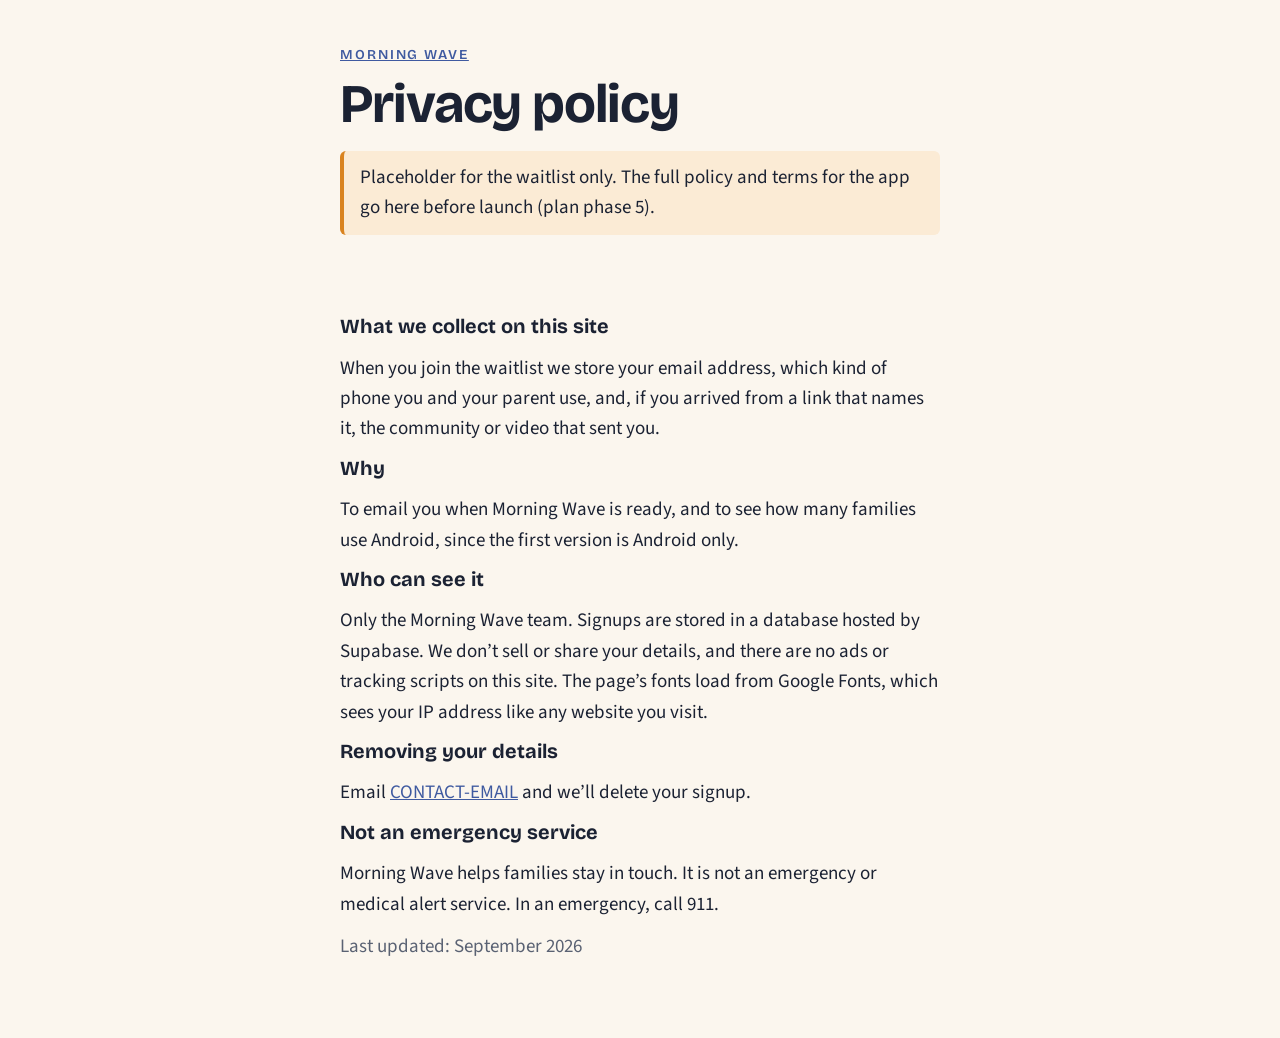
==== web/waitlist/privacy.html @ acbd317a "Add waitlist site and insert-only waitlist table One-page static site in web/waitlist that saves sig" ====
<!doctype html>
<html lang="en">
<head>
  <meta charset="utf-8">
  <meta name="viewport" content="width=device-width, initial-scale=1">
  <title>Privacy policy · Morning Wave</title>
  <meta name="robots" content="noindex">
  <link rel="icon" href="data:image/svg+xml,%3Csvg xmlns='http://www.w3.org/2000/svg' viewBox='0 0 32 32'%3E%3Cpath d='M4 24a12 12 0 0 1 24 0z' fill='%23D9831F'/%3E%3C/svg%3E">
  <link rel="preconnect" href="https://fonts.googleapis.com">
  <link rel="preconnect" href="https://fonts.gstatic.com" crossorigin>
  <link rel="stylesheet" href="https://fonts.googleapis.com/css2?family=Bricolage+Grotesque:opsz,wght@12..96,600;12..96,700&family=Source+Sans+3:wght@400;600&display=swap">
  <link rel="stylesheet" href="styles.css">
</head>
<body>
  <main class="wrap policy">
    <header>
      <p class="brand"><a href="./">Morning Wave</a></p>
      <h1>Privacy policy</h1>
      <p class="todo">Placeholder for the waitlist only. The full policy and terms for the app go here before launch (plan phase 5).</p>
    </header>

    <section>
      <h2>What we collect on this site</h2>
      <p>When you join the waitlist we store your email address, which kind of phone you and your parent use, and, if you arrived from a link that names it, the community or video that sent you.</p>

      <h2>Why</h2>
      <p>To email you when Morning Wave is ready, and to see how many families use Android, since the first version is Android only.</p>

      <h2>Who can see it</h2>
      <p>Only the Morning Wave team. Signups are stored in a database hosted by Supabase. We don’t sell or share your details, and there are no ads or tracking scripts on this site. The page’s fonts load from Google Fonts, which sees your IP address like any website you visit.</p>

      <h2>Removing your details</h2>
      <p>Email <a href="mailto:CONTACT-EMAIL">CONTACT-EMAIL</a> and we’ll delete your signup.</p>

      <h2>Not an emergency service</h2>
      <p>Morning Wave helps families stay in touch. It is not an emergency or medical alert service. In an emergency, call 911.</p>

      <p class="muted">Last updated: September 2026</p>
    </section>
  </main>
</body>
</html>
---- web/waitlist/styles.css ----
:root {
  --bg: #fbf6ee;
  --surface: #ffffff;
  --ink: #1b2233;
  --muted: #5a6273;
  --line: #e6dccb;
  --sun: #d9831f;
  --sun-ink: #8a4b0a;
  --sun-soft: #fbebd5;
  --dusk: #3f5aa0;
  --bad: #b23a3a;
  --display: "Bricolage Grotesque", ui-sans-serif, system-ui, sans-serif;
  --body: "Source Sans 3", ui-sans-serif, system-ui, sans-serif;
  color-scheme: light;
}

@media (prefers-color-scheme: dark) {
  :root {
    --bg: #12161f;
    --surface: #1a202c;
    --ink: #e7eaf1;
    --muted: #a3acbd;
    --line: #2c3445;
    --sun: #f0a445;
    --sun-ink: #f0a445;
    --sun-soft: #3a2a15;
    --dusk: #8da4e6;
    --bad: #eb7b7b;
    color-scheme: dark;
  }
}

* { box-sizing: border-box; }

body {
  margin: 0;
  background: var(--bg);
  color: var(--ink);
  font: 19px/1.6 var(--body);
}

.wrap {
  max-width: 640px;
  margin: 0 auto;
  padding: 48px 20px 64px;
  display: flex;
  flex-direction: column;
  gap: 56px;
}

h1, h2 {
  font-family: var(--display);
  line-height: 1.12;
  margin: 0 0 16px;
  text-wrap: balance;
}
h1 { font-size: clamp(2.3rem, 8vw, 3.4rem); letter-spacing: -0.02em; }
h2 { font-size: 1.6rem; }
p { margin: 0 0 12px; }
a { color: var(--dusk); }

.hero { display: flex; flex-direction: column; align-items: flex-start; }
.sun {
  width: 88px;
  height: 44px;
  border-radius: 88px 88px 0 0;
  background: var(--sun);
  margin-bottom: 20px;
}
.brand {
  font: 600 0.85rem/1 var(--display);
  letter-spacing: 0.14em;
  text-transform: uppercase;
  color: var(--sun-ink);
}
.lede { font-size: 1.2rem; color: var(--muted); margin-bottom: 24px; }

.steps { margin: 0; padding-left: 1.3em; display: flex; flex-direction: column; gap: 12px; }

.price {
  background: var(--sun-soft);
  border-radius: 14px;
  padding: 24px;
}
.amount { font-size: 1.2rem; }
.amount b { font: 700 2.4rem/1 var(--display); }

form { display: flex; flex-direction: column; gap: 20px; margin-top: 8px; }
label { font-weight: 600; }
input[type="email"] {
  width: 100%;
  font: inherit;
  padding: 12px 14px;
  margin-top: -12px;
  border: 1px solid var(--line);
  border-radius: 10px;
  background: var(--surface);
  color: var(--ink);
}
fieldset { border: 0; margin: 0; padding: 0; display: flex; flex-direction: column; gap: 6px; }
legend { font-weight: 600; margin-bottom: 6px; padding: 0; }
.choice { font-weight: 400; display: flex; align-items: center; gap: 10px; min-height: 44px; }
.choice input { width: 22px; height: 22px; accent-color: var(--sun); margin: 0; }

.button {
  display: inline-block;
  font: 600 1.1rem/1 var(--body);
  color: #1b2233;
  background: var(--sun);
  border: 0;
  border-radius: 999px;
  padding: 16px 28px;
  text-decoration: none;
  cursor: pointer;
}
form .button { align-self: flex-start; }
.button:disabled { opacity: 0.6; cursor: progress; }
:focus-visible { outline: 3px solid var(--dusk); outline-offset: 3px; }

.status { min-height: 1.6em; margin: 0; }
.status.error { color: var(--bad); }

/* Honeypot: off-screen rather than display:none so simple bots still fill it. */
.hp { position: absolute; left: -9999px; width: 1px; height: 1px; overflow: hidden; }

footer { border-top: 1px solid var(--line); padding-top: 20px; color: var(--muted); font-size: 0.95rem; }

.policy h2 { font-size: 1.25rem; margin-top: 12px; }
.muted { color: var(--muted); }
.todo {
  background: var(--sun-soft);
  border-left: 4px solid var(--sun);
  padding: 12px 16px;
  border-radius: 6px;
}
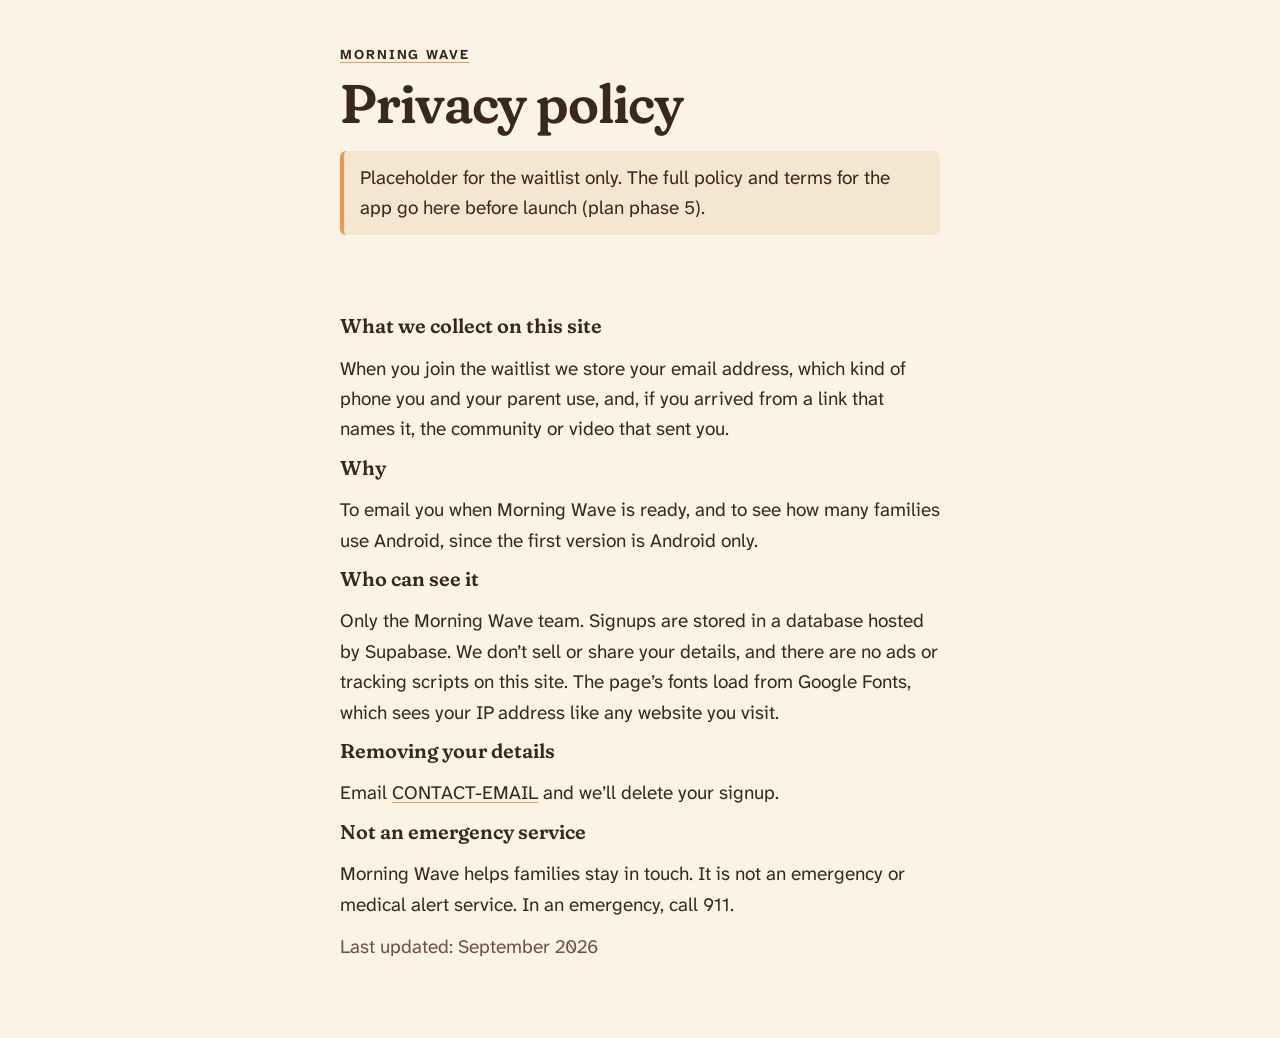
==== commit 29ee916c: "Match waitlist email check to the database and the app's theme The form now uses the same email patt" ====
--- a/web/waitlist/privacy.html
+++ b/web/waitlist/privacy.html
@@ -5,10 +5,10 @@
   <meta name="viewport" content="width=device-width, initial-scale=1">
   <title>Privacy policy · Morning Wave</title>
   <meta name="robots" content="noindex">
-  <link rel="icon" href="data:image/svg+xml,%3Csvg xmlns='http://www.w3.org/2000/svg' viewBox='0 0 32 32'%3E%3Cpath d='M4 24a12 12 0 0 1 24 0z' fill='%23D9831F'/%3E%3C/svg%3E">
+  <link rel="icon" href="data:image/svg+xml,%3Csvg xmlns='http://www.w3.org/2000/svg' viewBox='0 0 32 32'%3E%3Cpath d='M4 24a12 12 0 0 1 24 0z' fill='%23F6B94B'/%3E%3C/svg%3E">
   <link rel="preconnect" href="https://fonts.googleapis.com">
   <link rel="preconnect" href="https://fonts.gstatic.com" crossorigin>
-  <link rel="stylesheet" href="https://fonts.googleapis.com/css2?family=Bricolage+Grotesque:opsz,wght@12..96,600;12..96,700&family=Source+Sans+3:wght@400;600&display=swap">
+  <link rel="stylesheet" href="https://fonts.googleapis.com/css2?family=Atkinson+Hyperlegible+Next:wght@400;700&family=Fraunces:opsz,wght,SOFT,WONK@9..144,600,100,0&display=swap">
   <link rel="stylesheet" href="styles.css">
 </head>
 <body>
--- a/web/waitlist/styles.css
+++ b/web/waitlist/styles.css
@@ -1,40 +1,27 @@
 :root {
-  --bg: #fbf6ee;
-  --surface: #ffffff;
-  --ink: #1b2233;
-  --muted: #5a6273;
-  --line: #e6dccb;
-  --sun: #d9831f;
-  --sun-ink: #8a4b0a;
-  --sun-soft: #fbebd5;
-  --dusk: #3f5aa0;
-  --bad: #b23a3a;
-  --display: "Bricolage Grotesque", ui-sans-serif, system-ui, sans-serif;
-  --body: "Source Sans 3", ui-sans-serif, system-ui, sans-serif;
+  /* Palette from lib/theme/palette.dart (DESIGN.md). Light only, like the app. */
+  --paper: #fbf3e6;
+  --paper-deep: #f5e6d0;
+  --card: #fffaf2;
+  --ink: #3a281d;
+  --ink-soft: #6b5244;
+  --sun-core: #ffd77a;
+  --sun: #f6b94b;
+  --sun-edge: #ee9a4d;
+  --glow: #fbd3a6;
+  --sage-deep: #4f6e55;
+  --shadow: rgba(138, 90, 43, 0.14);
+  --bad: #9e3a22;
+  --voice: "Fraunces", Georgia, serif;
+  --body: "Atkinson Hyperlegible Next", ui-sans-serif, system-ui, sans-serif;
   color-scheme: light;
-}
-
-@media (prefers-color-scheme: dark) {
-  :root {
-    --bg: #12161f;
-    --surface: #1a202c;
-    --ink: #e7eaf1;
-    --muted: #a3acbd;
-    --line: #2c3445;
-    --sun: #f0a445;
-    --sun-ink: #f0a445;
-    --sun-soft: #3a2a15;
-    --dusk: #8da4e6;
-    --bad: #eb7b7b;
-    color-scheme: dark;
-  }
 }
 
 * { box-sizing: border-box; }
 
 body {
   margin: 0;
-  background: var(--bg);
+  background: var(--paper);
   color: var(--ink);
   font: 19px/1.6 var(--body);
 }
@@ -49,7 +36,9 @@
 }
 
 h1, h2 {
-  font-family: var(--display);
+  font-family: var(--voice);
+  font-variation-settings: "SOFT" 100, "WONK" 0;
+  font-weight: 600;
   line-height: 1.12;
   margin: 0 0 16px;
   text-wrap: balance;
@@ -57,33 +46,35 @@
 h1 { font-size: clamp(2.3rem, 8vw, 3.4rem); letter-spacing: -0.02em; }
 h2 { font-size: 1.6rem; }
 p { margin: 0 0 12px; }
-a { color: var(--dusk); }
+a { color: var(--ink); text-decoration-color: var(--sun-edge); text-underline-offset: 3px; }
 
 .hero { display: flex; flex-direction: column; align-items: flex-start; }
 .sun {
   width: 88px;
   height: 44px;
   border-radius: 88px 88px 0 0;
-  background: var(--sun);
+  background: radial-gradient(circle at 50% 100%, var(--sun-core), var(--sun) 55%, var(--sun-edge));
+  box-shadow: 0 0 48px var(--glow);
   margin-bottom: 20px;
 }
 .brand {
-  font: 600 0.85rem/1 var(--display);
+  font: 700 0.85rem/1 var(--body);
   letter-spacing: 0.14em;
   text-transform: uppercase;
-  color: var(--sun-ink);
+  color: var(--ink-soft);
 }
-.lede { font-size: 1.2rem; color: var(--muted); margin-bottom: 24px; }
+.lede { font-size: 1.2rem; color: var(--ink-soft); margin-bottom: 24px; }
 
 .steps { margin: 0; padding-left: 1.3em; display: flex; flex-direction: column; gap: 12px; }
 
 .price {
-  background: var(--sun-soft);
-  border-radius: 14px;
+  background: var(--card);
+  border-radius: 22px;
+  box-shadow: 0 8px 24px var(--shadow);
   padding: 24px;
 }
 .amount { font-size: 1.2rem; }
-.amount b { font: 700 2.4rem/1 var(--display); }
+.amount b { font: 600 2.4rem/1 var(--voice); font-variation-settings: "SOFT" 100, "WONK" 0; }
 
 form { display: flex; flex-direction: column; gap: 20px; margin-top: 8px; }
 label { font-weight: 600; }
@@ -92,30 +83,31 @@
   font: inherit;
   padding: 12px 14px;
   margin-top: -12px;
-  border: 1px solid var(--line);
-  border-radius: 10px;
-  background: var(--surface);
+  border: 1px solid var(--paper-deep);
+  border-radius: 16px;
+  background: var(--card);
   color: var(--ink);
 }
 fieldset { border: 0; margin: 0; padding: 0; display: flex; flex-direction: column; gap: 6px; }
 legend { font-weight: 600; margin-bottom: 6px; padding: 0; }
 .choice { font-weight: 400; display: flex; align-items: center; gap: 10px; min-height: 44px; }
-.choice input { width: 22px; height: 22px; accent-color: var(--sun); margin: 0; }
+.choice input { width: 22px; height: 22px; accent-color: var(--ink); margin: 0; }
 
 .button {
   display: inline-block;
   font: 600 1.1rem/1 var(--body);
-  color: #1b2233;
-  background: var(--sun);
+  color: var(--paper);
+  background: var(--ink);
   border: 0;
   border-radius: 999px;
-  padding: 16px 28px;
+  min-height: 60px;
+  padding: 20px 32px;
   text-decoration: none;
   cursor: pointer;
 }
 form .button { align-self: flex-start; }
 .button:disabled { opacity: 0.6; cursor: progress; }
-:focus-visible { outline: 3px solid var(--dusk); outline-offset: 3px; }
+:focus-visible { outline: 3px solid var(--sun-edge); outline-offset: 3px; }
 
 .status { min-height: 1.6em; margin: 0; }
 .status.error { color: var(--bad); }
@@ -123,13 +115,13 @@
 /* Honeypot: off-screen rather than display:none so simple bots still fill it. */
 .hp { position: absolute; left: -9999px; width: 1px; height: 1px; overflow: hidden; }
 
-footer { border-top: 1px solid var(--line); padding-top: 20px; color: var(--muted); font-size: 0.95rem; }
+footer { border-top: 1px solid var(--paper-deep); padding-top: 20px; color: var(--ink-soft); font-size: 0.95rem; }
 
 .policy h2 { font-size: 1.25rem; margin-top: 12px; }
-.muted { color: var(--muted); }
+.muted { color: var(--ink-soft); }
 .todo {
-  background: var(--sun-soft);
-  border-left: 4px solid var(--sun);
+  background: var(--paper-deep);
+  border-left: 4px solid var(--sun-edge);
   padding: 12px 16px;
   border-radius: 6px;
 }
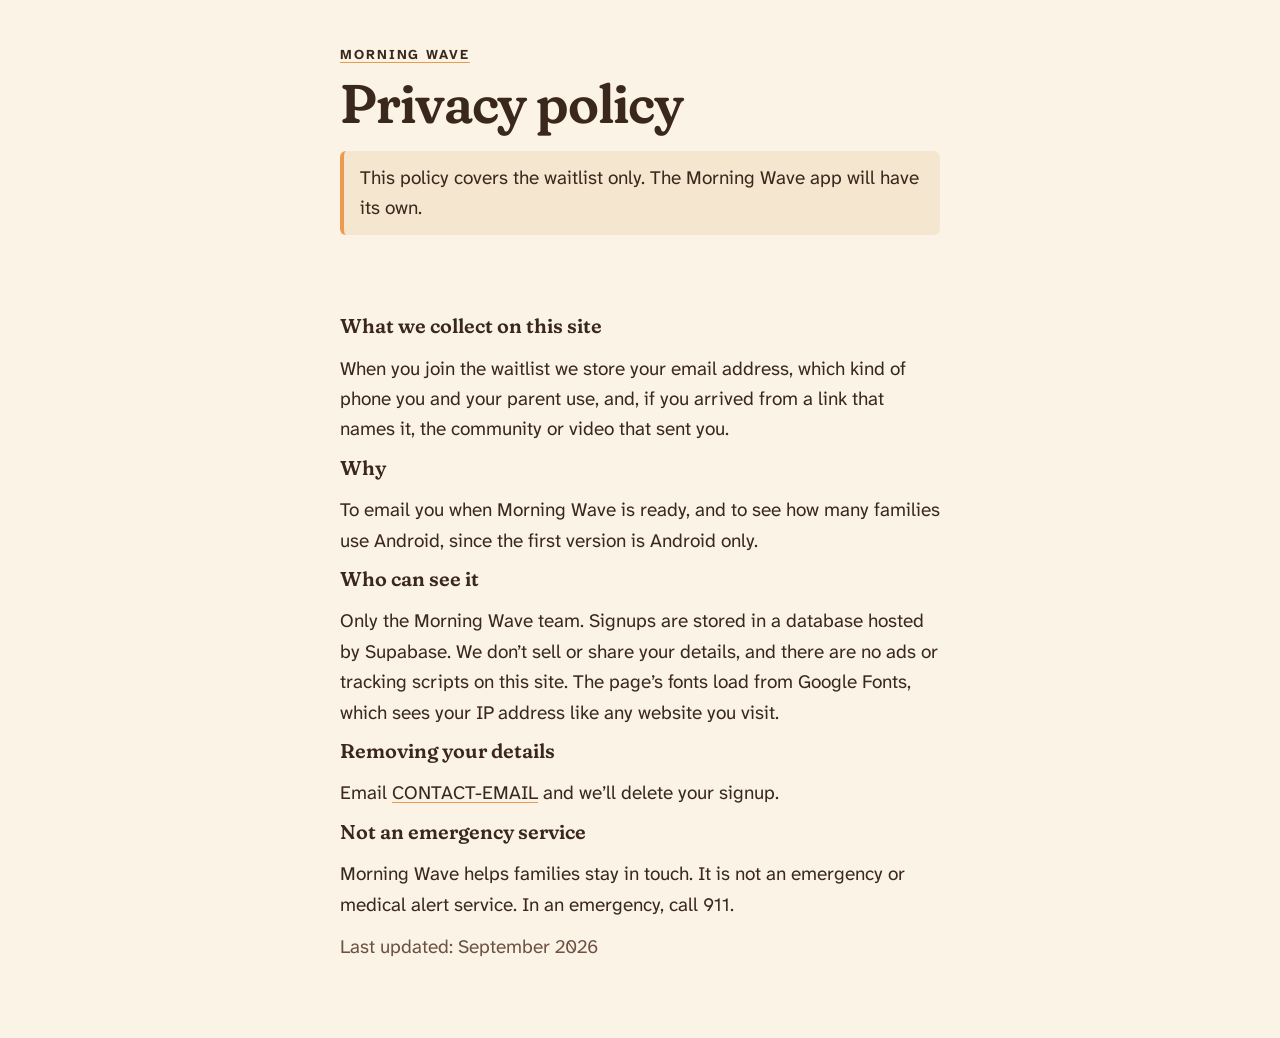
==== commit fb9dac37: "Reword privacy note for visitors and keep emoji whole in ?ref= Co-Authored-By: Claude Opus 5.5 (1M c" ====
--- a/web/waitlist/privacy.html
+++ b/web/waitlist/privacy.html
@@ -16,7 +16,7 @@
     <header>
       <p class="brand"><a href="./">Morning Wave</a></p>
       <h1>Privacy policy</h1>
-      <p class="todo">Placeholder for the waitlist only. The full policy and terms for the app go here before launch (plan phase 5).</p>
+      <p class="todo">This policy covers the waitlist only. The Morning Wave app will have its own.</p>
     </header>
 
     <section>
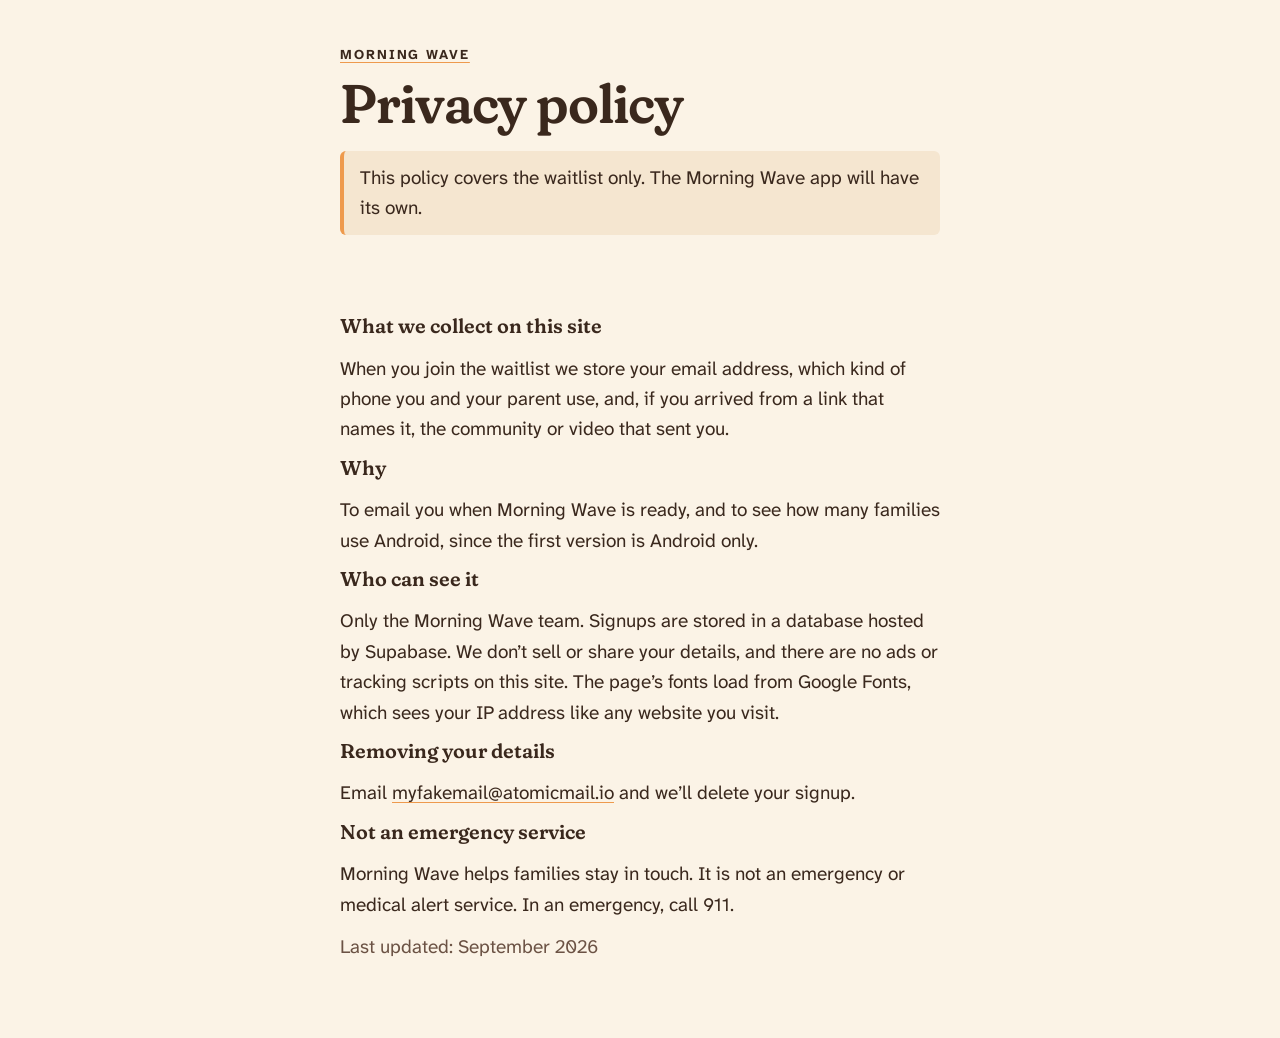
==== commit ddc9208f: "Add the contact email to the waitlist privacy page Co-Authored-By: Claude Opus 5.5 (1M context) <nor" ====
--- a/web/waitlist/privacy.html
+++ b/web/waitlist/privacy.html
@@ -30,7 +30,7 @@
       <p>Only the Morning Wave team. Signups are stored in a database hosted by Supabase. We don’t sell or share your details, and there are no ads or tracking scripts on this site. The page’s fonts load from Google Fonts, which sees your IP address like any website you visit.</p>
 
       <h2>Removing your details</h2>
-      <p>Email <a href="mailto:CONTACT-EMAIL">CONTACT-EMAIL</a> and we’ll delete your signup.</p>
+      <p>Email <a href="mailto:myfakemail@atomicmail.io">myfakemail@atomicmail.io</a> and we’ll delete your signup.</p>
 
       <h2>Not an emergency service</h2>
       <p>Morning Wave helps families stay in touch. It is not an emergency or medical alert service. In an emergency, call 911.</p>
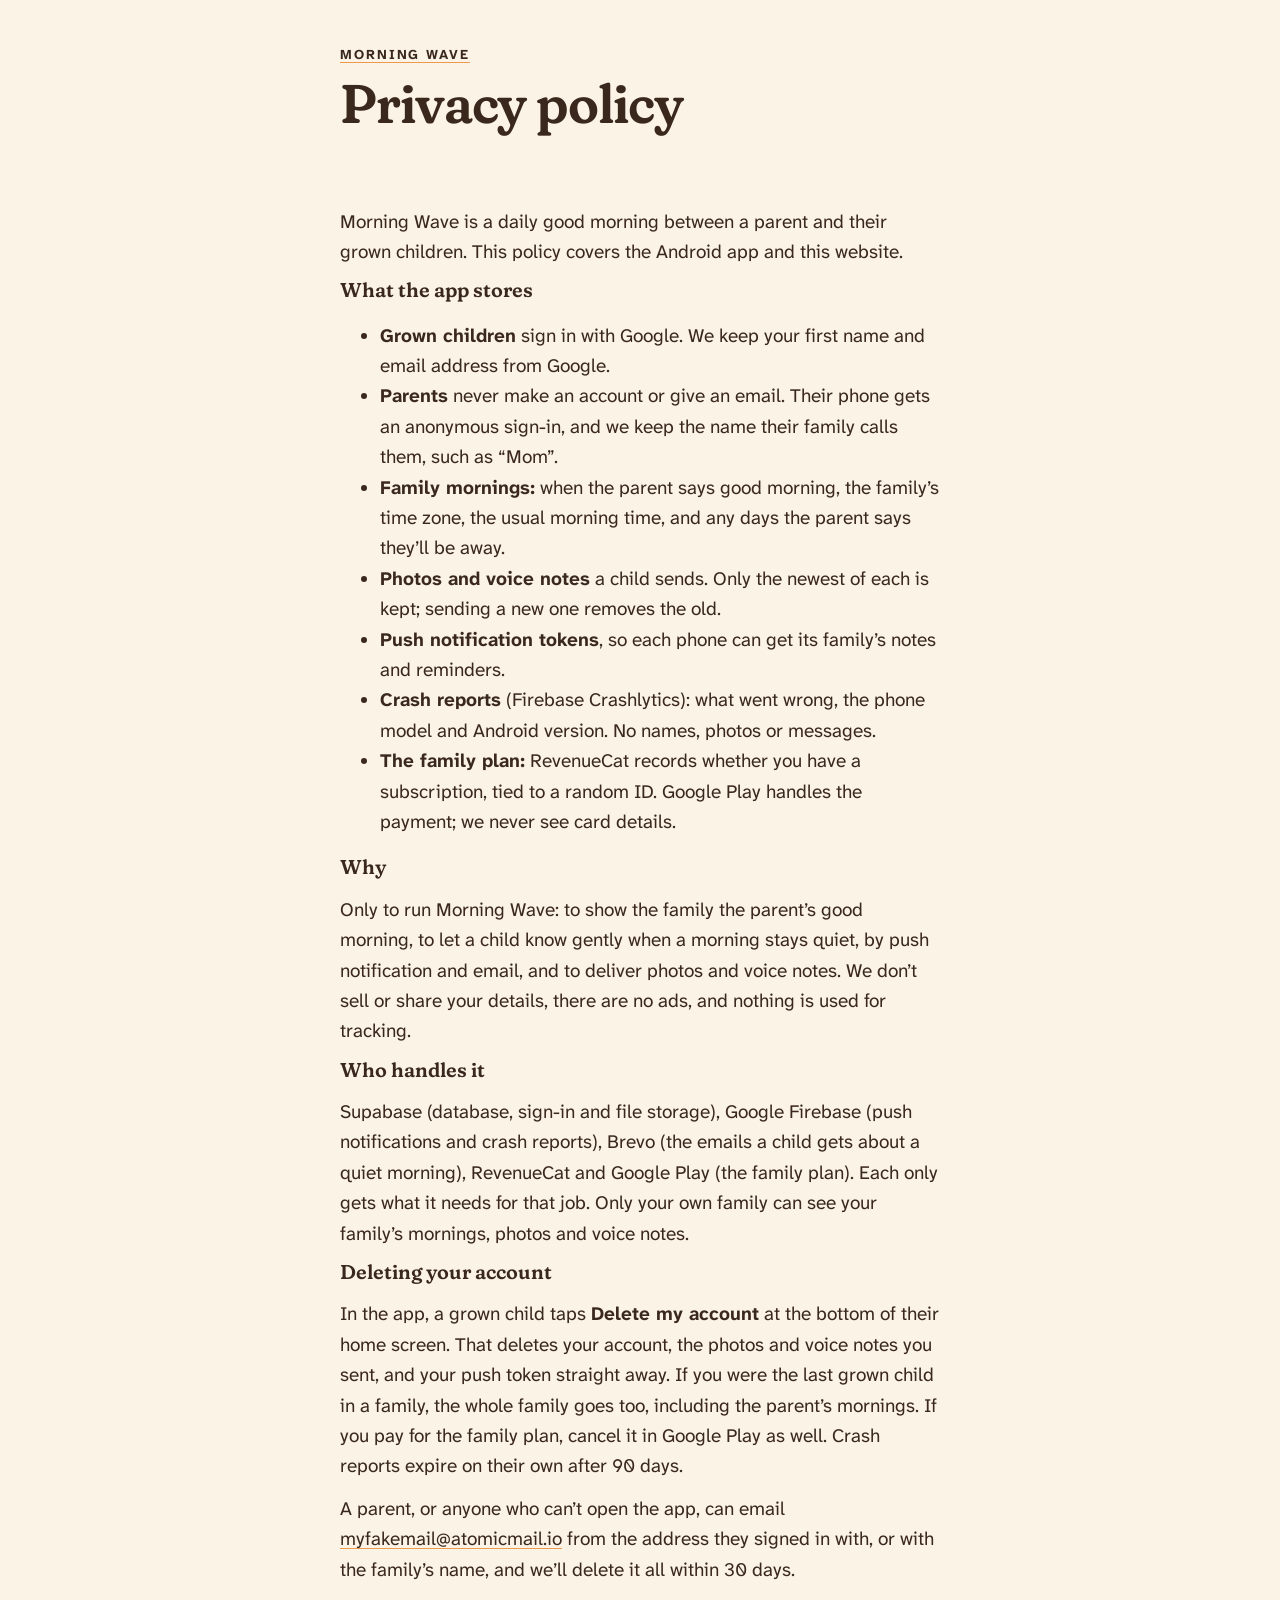
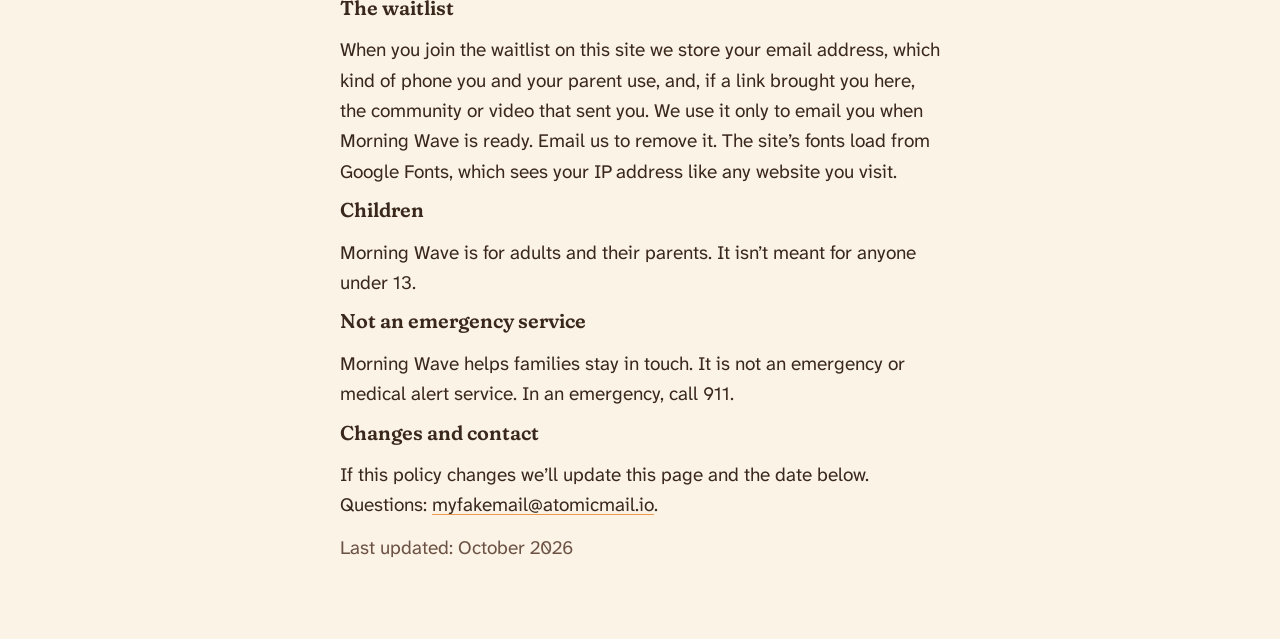
==== commit c0413ace: "Get the app ready for Play: upload-key signing, account deletion, real data only - Release builds si" ====
--- a/web/waitlist/privacy.html
+++ b/web/waitlist/privacy.html
@@ -16,26 +16,45 @@
     <header>
       <p class="brand"><a href="./">Morning Wave</a></p>
       <h1>Privacy policy</h1>
-      <p class="todo">This policy covers the waitlist only. The Morning Wave app will have its own.</p>
     </header>
 
     <section>
-      <h2>What we collect on this site</h2>
-      <p>When you join the waitlist we store your email address, which kind of phone you and your parent use, and, if you arrived from a link that names it, the community or video that sent you.</p>
+      <p>Morning Wave is a daily good morning between a parent and their grown children. This policy covers the Android app and this website.</p>
+
+      <h2>What the app stores</h2>
+      <ul>
+        <li><strong>Grown children</strong> sign in with Google. We keep your first name and email address from Google.</li>
+        <li><strong>Parents</strong> never make an account or give an email. Their phone gets an anonymous sign-in, and we keep the name their family calls them, such as “Mom”.</li>
+        <li><strong>Family mornings:</strong> when the parent says good morning, the family’s time zone, the usual morning time, and any days the parent says they’ll be away.</li>
+        <li><strong>Photos and voice notes</strong> a child sends. Only the newest of each is kept; sending a new one removes the old.</li>
+        <li><strong>Push notification tokens</strong>, so each phone can get its family’s notes and reminders.</li>
+        <li><strong>Crash reports</strong> (Firebase Crashlytics): what went wrong, the phone model and Android version. No names, photos or messages.</li>
+        <li><strong>The family plan:</strong> RevenueCat records whether you have a subscription, tied to a random ID. Google Play handles the payment; we never see card details.</li>
+      </ul>
 
       <h2>Why</h2>
-      <p>To email you when Morning Wave is ready, and to see how many families use Android, since the first version is Android only.</p>
+      <p>Only to run Morning Wave: to show the family the parent’s good morning, to let a child know gently when a morning stays quiet, by push notification and email, and to deliver photos and voice notes. We don’t sell or share your details, there are no ads, and nothing is used for tracking.</p>
 
-      <h2>Who can see it</h2>
-      <p>Only the Morning Wave team. Signups are stored in a database hosted by Supabase. We don’t sell or share your details, and there are no ads or tracking scripts on this site. The page’s fonts load from Google Fonts, which sees your IP address like any website you visit.</p>
+      <h2>Who handles it</h2>
+      <p>Supabase (database, sign-in and file storage), Google Firebase (push notifications and crash reports), Brevo (the emails a child gets about a quiet morning), RevenueCat and Google Play (the family plan). Each only gets what it needs for that job. Only your own family can see your family’s mornings, photos and voice notes.</p>
 
-      <h2>Removing your details</h2>
-      <p>Email <a href="mailto:myfakemail@atomicmail.io">myfakemail@atomicmail.io</a> and we’ll delete your signup.</p>
+      <h2 id="delete-account">Deleting your account</h2>
+      <p>In the app, a grown child taps <strong>Delete my account</strong> at the bottom of their home screen. That deletes your account, the photos and voice notes you sent, and your push token straight away. If you were the last grown child in a family, the whole family goes too, including the parent’s mornings. If you pay for the family plan, cancel it in Google Play as well. Crash reports expire on their own after 90 days.</p>
+      <p>A parent, or anyone who can’t open the app, can email <a href="mailto:myfakemail@atomicmail.io">myfakemail@atomicmail.io</a> from the address they signed in with, or with the family’s name, and we’ll delete it all within 30 days.</p>
+
+      <h2>The waitlist</h2>
+      <p>When you join the waitlist on this site we store your email address, which kind of phone you and your parent use, and, if a link brought you here, the community or video that sent you. We use it only to email you when Morning Wave is ready. Email us to remove it. The site’s fonts load from Google Fonts, which sees your IP address like any website you visit.</p>
+
+      <h2>Children</h2>
+      <p>Morning Wave is for adults and their parents. It isn’t meant for anyone under 13.</p>
 
       <h2>Not an emergency service</h2>
       <p>Morning Wave helps families stay in touch. It is not an emergency or medical alert service. In an emergency, call 911.</p>
 
-      <p class="muted">Last updated: September 2026</p>
+      <h2>Changes and contact</h2>
+      <p>If this policy changes we’ll update this page and the date below. Questions: <a href="mailto:myfakemail@atomicmail.io">myfakemail@atomicmail.io</a>.</p>
+
+      <p class="muted">Last updated: October 2026</p>
     </section>
   </main>
 </body>
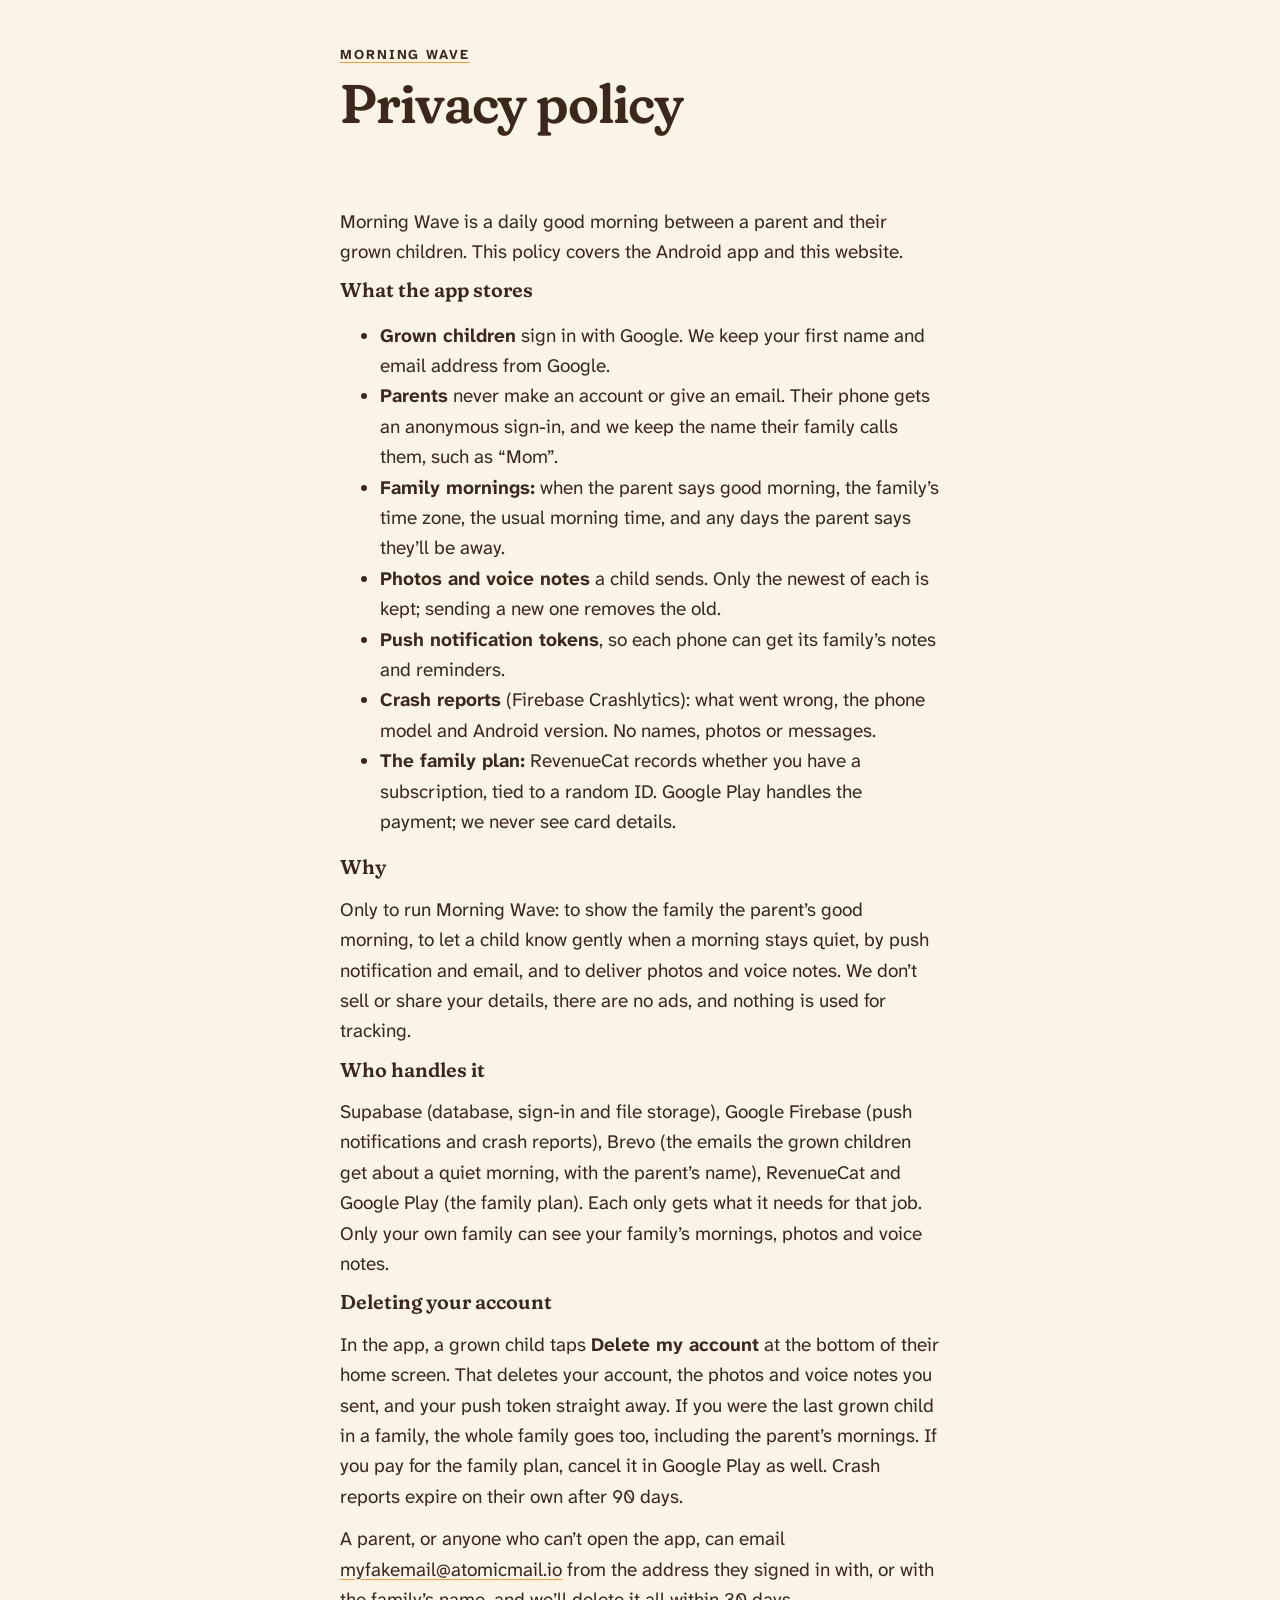
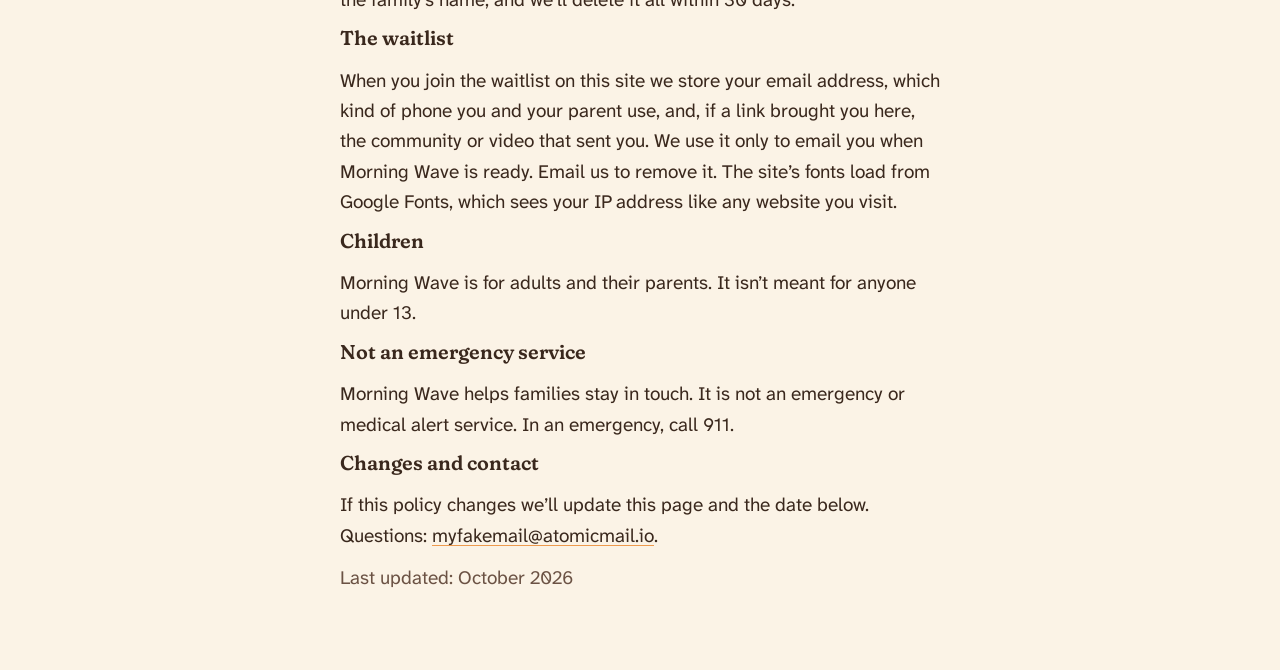
==== commit cb8e8989: "Forget a deleted account even if sign-out fails; name what Brevo gets Co-Authored-By: Claude Opus 5." ====
--- a/web/waitlist/privacy.html
+++ b/web/waitlist/privacy.html
@@ -36,7 +36,7 @@
       <p>Only to run Morning Wave: to show the family the parent’s good morning, to let a child know gently when a morning stays quiet, by push notification and email, and to deliver photos and voice notes. We don’t sell or share your details, there are no ads, and nothing is used for tracking.</p>
 
       <h2>Who handles it</h2>
-      <p>Supabase (database, sign-in and file storage), Google Firebase (push notifications and crash reports), Brevo (the emails a child gets about a quiet morning), RevenueCat and Google Play (the family plan). Each only gets what it needs for that job. Only your own family can see your family’s mornings, photos and voice notes.</p>
+      <p>Supabase (database, sign-in and file storage), Google Firebase (push notifications and crash reports), Brevo (the emails the grown children get about a quiet morning, with the parent’s name), RevenueCat and Google Play (the family plan). Each only gets what it needs for that job. Only your own family can see your family’s mornings, photos and voice notes.</p>
 
       <h2 id="delete-account">Deleting your account</h2>
       <p>In the app, a grown child taps <strong>Delete my account</strong> at the bottom of their home screen. That deletes your account, the photos and voice notes you sent, and your push token straight away. If you were the last grown child in a family, the whole family goes too, including the parent’s mornings. If you pay for the family plan, cancel it in Google Play as well. Crash reports expire on their own after 90 days.</p>
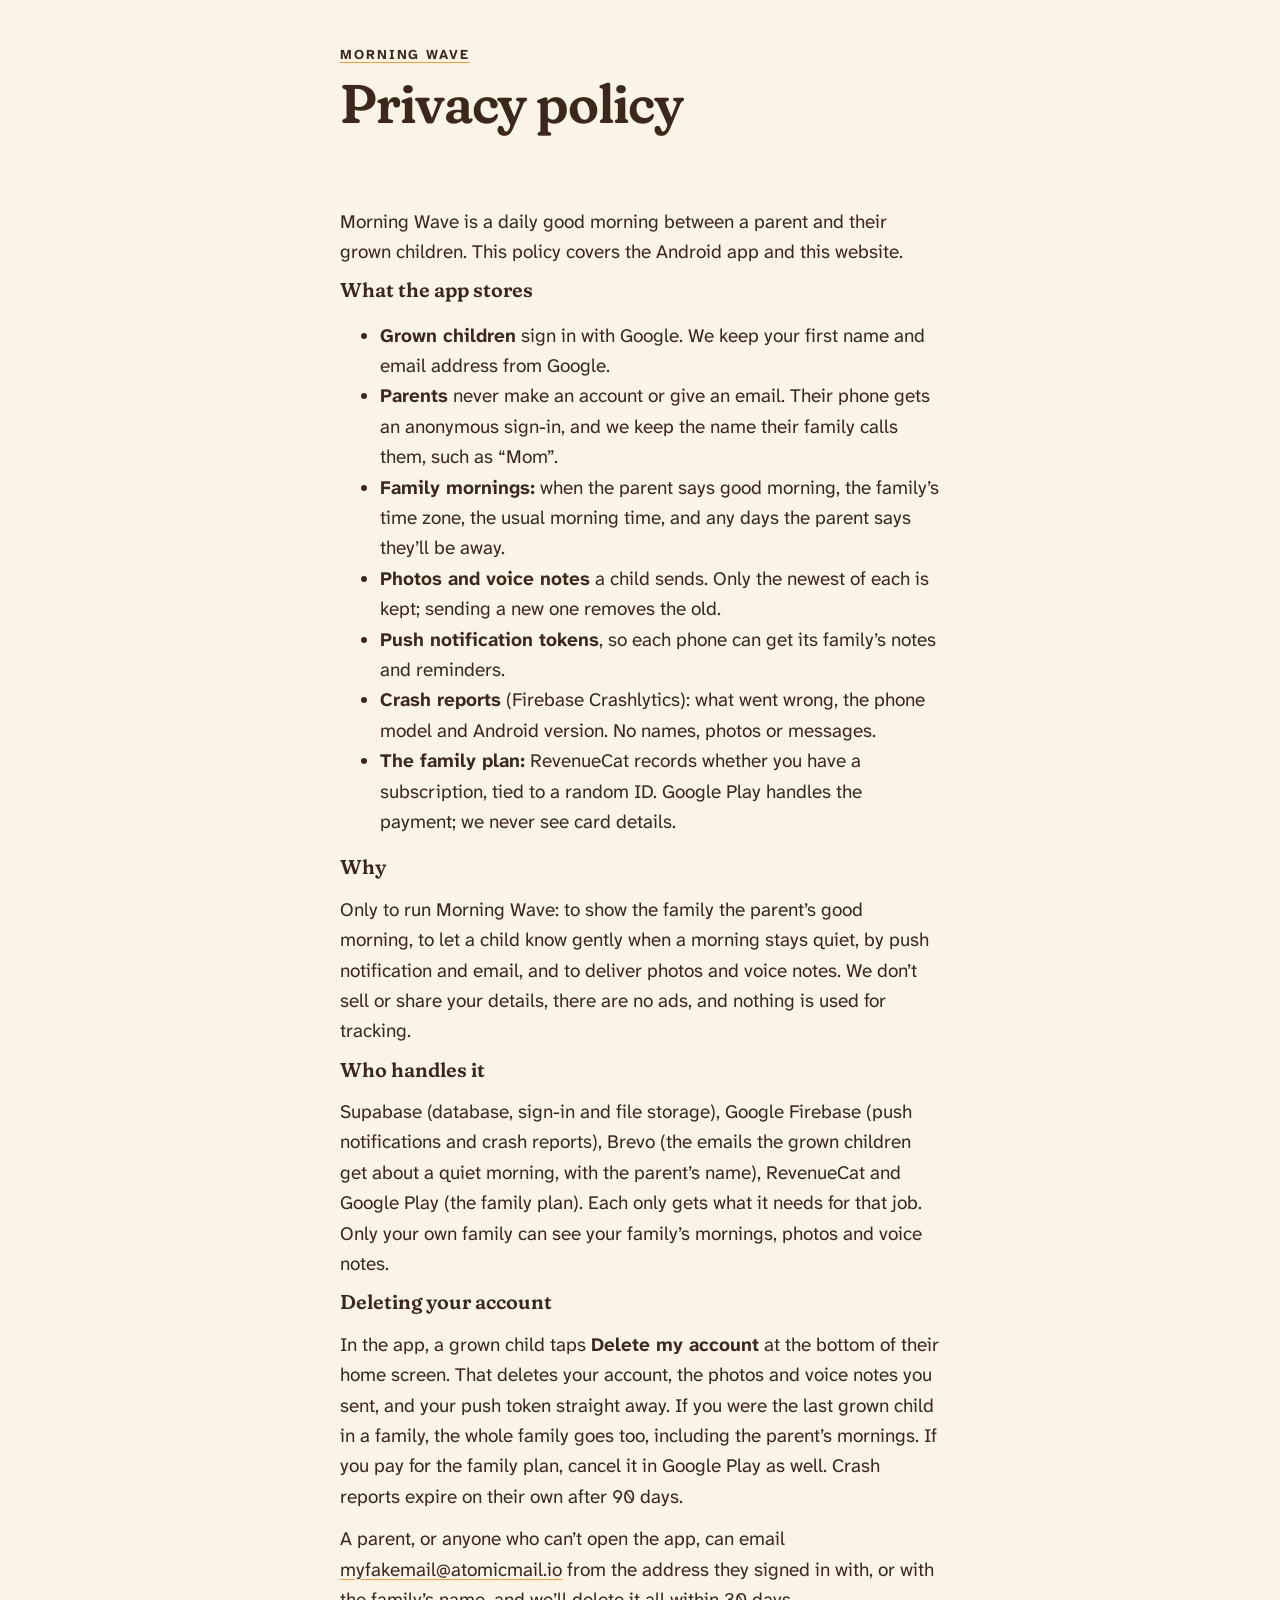
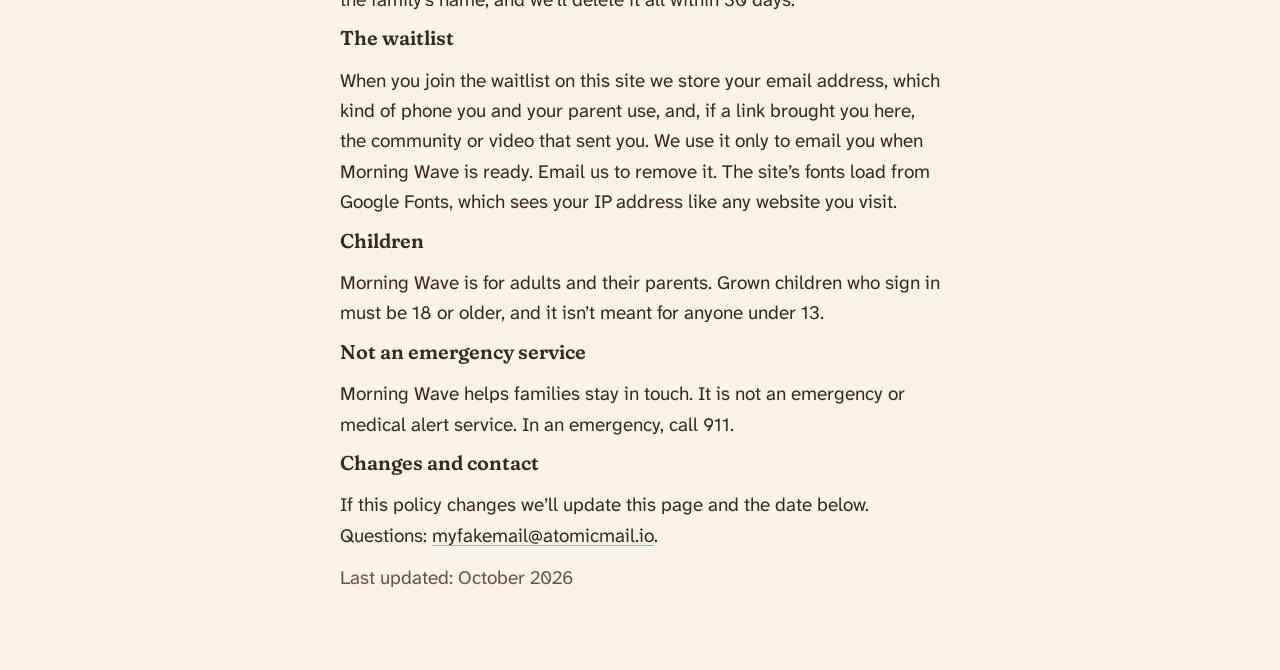
==== commit 939c51f7: "Don't let a new morning time alert the family at once; check the save - A time already past today, b" ====
--- a/web/waitlist/privacy.html
+++ b/web/waitlist/privacy.html
@@ -46,7 +46,7 @@
       <p>When you join the waitlist on this site we store your email address, which kind of phone you and your parent use, and, if a link brought you here, the community or video that sent you. We use it only to email you when Morning Wave is ready. Email us to remove it. The site’s fonts load from Google Fonts, which sees your IP address like any website you visit.</p>
 
       <h2>Children</h2>
-      <p>Morning Wave is for adults and their parents. It isn’t meant for anyone under 13.</p>
+      <p>Morning Wave is for adults and their parents. Grown children who sign in must be 18 or older, and it isn’t meant for anyone under 13.</p>
 
       <h2>Not an emergency service</h2>
       <p>Morning Wave helps families stay in touch. It is not an emergency or medical alert service. In an emergency, call 911.</p>
